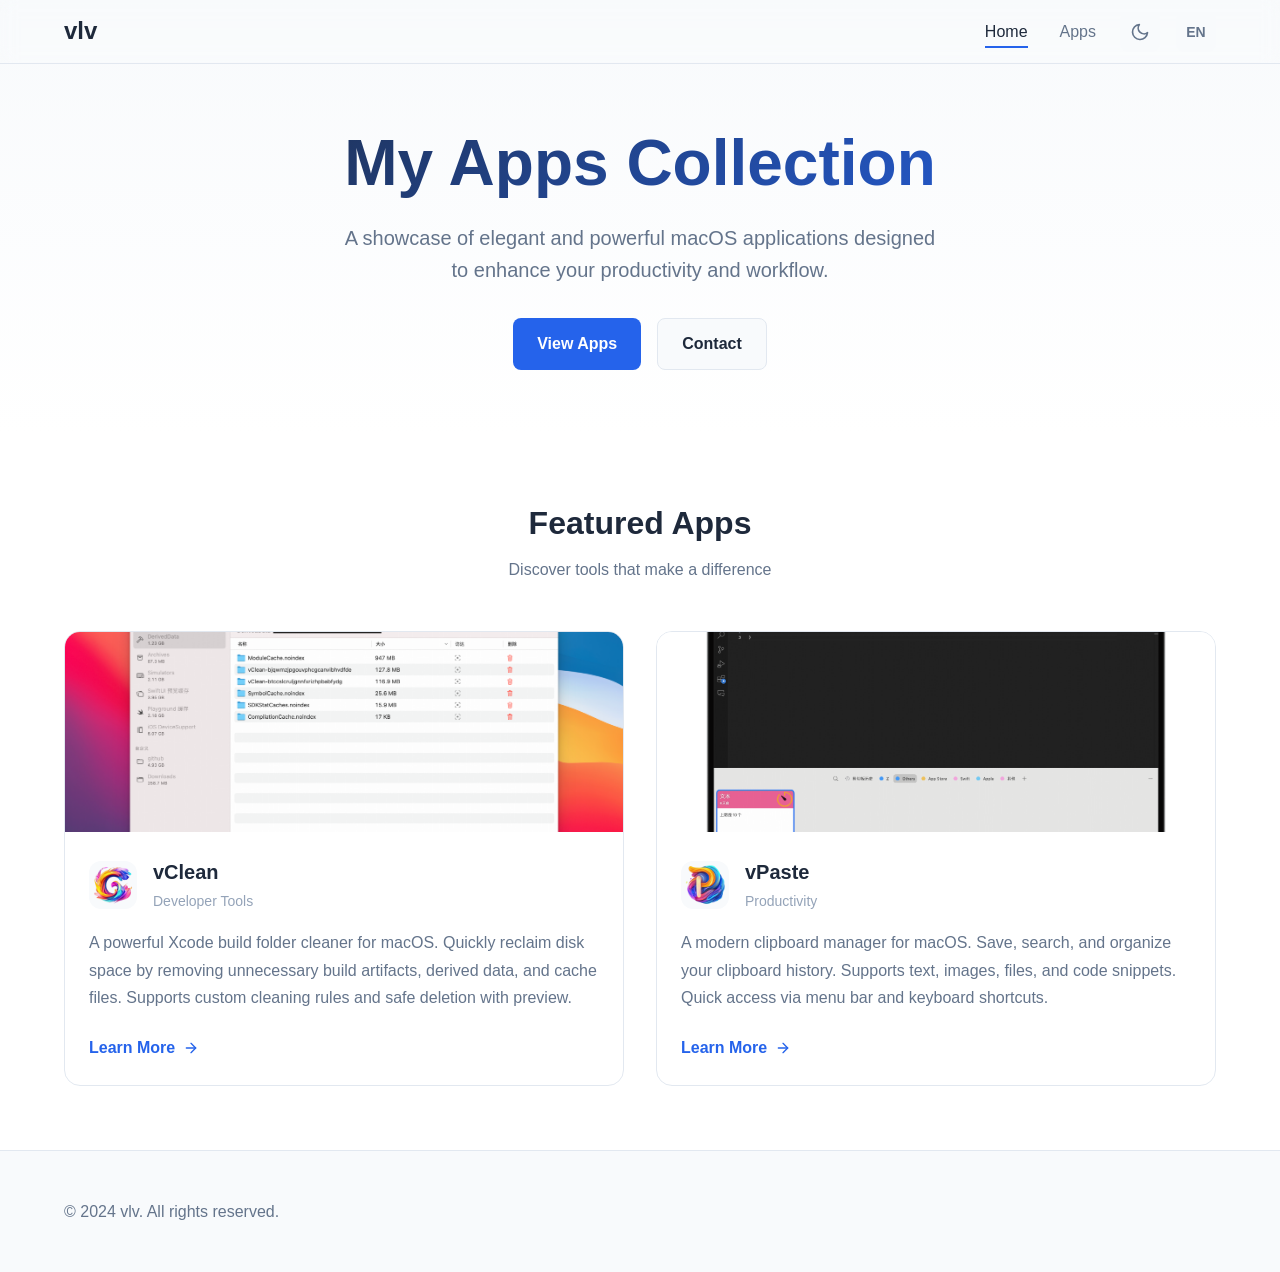
==== index.html @ 15f45818 "vlv" ====
<!DOCTYPE html>
<html lang="en">
<head>
  <meta charset="UTF-8">
  <meta name="viewport" content="width=device-width, initial-scale=1.0">
  <title>My Apps | Personal Application Portfolio</title>
  <meta name="description" content="A showcase of elegant and powerful macOS applications designed to enhance your productivity and workflow.">
  <meta name="keywords" content="macOS apps, productivity tools, developer tools, clipboard manager">
  <meta name="author" content="vlv">
  
  <!-- Open Graph -->
  <meta property="og:title" content="My Apps | Personal Application Portfolio">
  <meta property="og:description" content="Discover elegant and powerful macOS applications designed to enhance your productivity.">
  <meta property="og:type" content="website">
  <meta property="og:url" content="https://example.com">
  
  <!-- Twitter Card -->
  <meta name="twitter:card" content="summary_large_image">
  <meta name="twitter:title" content="My Apps | Personal Application Portfolio">
  <meta name="twitter:description" content="Discover elegant and powerful macOS applications designed to enhance your productivity.">
  
  <!-- Favicon -->
  <link rel="icon" type="image/png" href="/assets/images/favicon.png">
  
  <!-- Styles -->
  <link rel="stylesheet" href="/assets/css/styles.css">
</head>
<body>
  <!-- Header -->
  <header class="header">
    <div class="container header-content">
      <a href="/" class="logo">
        <span>vlv</span>
      </a>
      
      <nav class="nav">
        <ul class="nav-links">
          <li><a href="/" class="nav-link active" data-i18n="nav_home">Home</a></li>
          <li><a href="#apps" class="nav-link" data-i18n="nav_apps">Apps</a></li>
        </ul>
        
        <div class="header-actions">
          <button class="theme-toggle" aria-label="Toggle theme">
            <svg xmlns="http://www.w3.org/2000/svg" viewBox="0 0 24 24" fill="none" stroke="currentColor" stroke-width="2" stroke-linecap="round" stroke-linejoin="round">
              <path d="M21 12.79A9 9 0 1 1 11.21 3 7 7 0 0 0 21 12.79z"></path>
            </svg>
          </button>
          <button class="lang-toggle" aria-label="Toggle language">EN</button>
          <button class="mobile-menu-btn" aria-label="Toggle menu">
            <svg xmlns="http://www.w3.org/2000/svg" viewBox="0 0 24 24" fill="none" stroke="currentColor" stroke-width="2" stroke-linecap="round" stroke-linejoin="round">
              <line x1="3" y1="12" x2="21" y2="12"></line>
              <line x1="3" y1="6" x2="21" y2="6"></line>
              <line x1="3" y1="18" x2="21" y2="18"></line>
            </svg>
          </button>
        </div>
      </nav>
    </div>
  </header>

  <!-- Hero Section -->
  <section class="hero">
    <div class="container">
      <h1 class="hero-title" data-i18n="hero_title">My Apps Collection</h1>
      <p class="hero-subtitle" data-i18n="hero_subtitle">A showcase of elegant and powerful macOS applications designed to enhance your productivity and workflow.</p>
      <div class="hero-actions">
        <a href="#apps" class="btn btn-primary" data-i18n="hero_cta_apps">View Apps</a>
        <a href="mailto:contact@example.com" class="btn btn-secondary" data-i18n="hero_cta_contact">Contact</a>
      </div>
    </div>
  </section>

  <!-- Apps Section -->
  <section class="apps-section" id="apps">
    <div class="container">
      <div class="section-header">
        <h2 class="section-title" data-i18n="apps_title">Featured Apps</h2>
        <p class="section-subtitle" data-i18n="apps_subtitle">Discover tools that make a difference</p>
      </div>
      
      <div class="apps-grid">
        <!-- vClean App Card -->
        <article class="app-card">
          <img src="/assets/images/vclean/vclean_sample.png" alt="vClean Screenshot" class="app-card-image" loading="lazy">
          <div class="app-card-content">
            <div class="app-card-header">
              <img src="/assets/images/vclean/icon.png" alt="vClean Icon" class="app-card-icon">
              <div>
                <h3 class="app-card-title" data-i18n="vclean_name">vClean</h3>
                <span class="app-card-category" data-i18n="vclean_category">Developer Tools</span>
              </div>
            </div>
            <p class="app-card-description" data-i18n="vclean_description">A powerful Xcode build folder cleaner for macOS. Quickly reclaim disk space by removing unnecessary build artifacts, derived data, and cache files.</p>
            <div class="app-card-footer">
              <a href="/vclean/" class="app-card-link">
                <span data-i18n="app_learn_more">Learn More</span>
                <svg xmlns="http://www.w3.org/2000/svg" viewBox="0 0 24 24" fill="none" stroke="currentColor" stroke-width="2" stroke-linecap="round" stroke-linejoin="round">
                  <line x1="5" y1="12" x2="19" y2="12"></line>
                  <polyline points="12 5 19 12 12 19"></polyline>
                </svg>
              </a>
            </div>
          </div>
        </article>

        <!-- vPaste App Card -->
        <article class="app-card">
          <img src="/assets/images/vpaste/vpaste_sample.png" alt="vPaste Screenshot" class="app-card-image" loading="lazy">
          <div class="app-card-content">
            <div class="app-card-header">
              <img src="/assets/images/vpaste/icon.png" alt="vPaste Icon" class="app-card-icon">
              <div>
                <h3 class="app-card-title" data-i18n="vpaste_name">vPaste</h3>
                <span class="app-card-category" data-i18n="vpaste_category">Productivity</span>
              </div>
            </div>
            <p class="app-card-description" data-i18n="vpaste_description">A modern clipboard manager for macOS. Save, search, and organize your clipboard history. Supports text, images, files, and code snippets.</p>
            <div class="app-card-footer">
              <a href="/vpaste/" class="app-card-link">
                <span data-i18n="app_learn_more">Learn More</span>
                <svg xmlns="http://www.w3.org/2000/svg" viewBox="0 0 24 24" fill="none" stroke="currentColor" stroke-width="2" stroke-linecap="round" stroke-linejoin="round">
                  <line x1="5" y1="12" x2="19" y2="12"></line>
                  <polyline points="12 5 19 12 12 19"></polyline>
                </svg>
              </a>
            </div>
          </div>
        </article>
      </div>
    </div>
  </section>

  <!-- Footer -->
  <footer class="footer">
    <div class="container footer-content">
      <p class="footer-text">&copy; 2024 vlv. <span data-i18n="footer_rights">All rights reserved.</span></p>
    </div>
  </footer>

  <!-- Scripts -->
  <script src="/assets/js/i18n.js"></script>
  <script src="/assets/js/main.js"></script>
</body>
</html>
---- assets/css/styles.css ----
/* ===== CSS Variables ===== */
:root {
  --primary-color: #2563eb;
  --primary-dark: #1d4ed8;
  --secondary-color: #64748b;
  --accent-color: #3b82f6;
  --background: #ffffff;
  --background-alt: #f8fafc;
  --surface: #ffffff;
  --text-primary: #1e293b;
  --text-secondary: #64748b;
  --text-muted: #94a3b8;
  --border-color: #e2e8f0;
  --shadow-sm: 0 1px 2px rgba(0, 0, 0, 0.05);
  --shadow-md: 0 4px 6px -1px rgba(0, 0, 0, 0.1);
  --shadow-lg: 0 10px 15px -3px rgba(0, 0, 0, 0.1);
  --radius-sm: 0.375rem;
  --radius-md: 0.5rem;
  --radius-lg: 0.75rem;
  --radius-xl: 1rem;
  --transition-fast: 150ms ease;
  --transition-normal: 250ms ease;
  --font-sans: -apple-system, BlinkMacSystemFont, 'Segoe UI', Roboto, 'Helvetica Neue', Arial, sans-serif;
  --font-mono: 'SF Mono', Monaco, 'Cascadia Code', 'Roboto Mono', Consolas, monospace;
  --max-width: 1200px;
  --header-height: 4rem;
}

/* ===== Dark Mode ===== */
[data-theme="dark"] {
  --background: #0f172a;
  --background-alt: #1e293b;
  --surface: #1e293b;
  --text-primary: #f1f5f9;
  --text-secondary: #94a3b8;
  --text-muted: #64748b;
  --border-color: #334155;
  --shadow-sm: 0 1px 2px rgba(0, 0, 0, 0.3);
  --shadow-md: 0 4px 6px -1px rgba(0, 0, 0, 0.4);
  --shadow-lg: 0 10px 15px -3px rgba(0, 0, 0, 0.4);
}

/* ===== Reset & Base ===== */
*, *::before, *::after {
  box-sizing: border-box;
  margin: 0;
  padding: 0;
}

html {
  font-size: 16px;
  scroll-behavior: smooth;
  -webkit-font-smoothing: antialiased;
  -moz-osx-font-smoothing: grayscale;
}

body {
  font-family: var(--font-sans);
  background-color: var(--background);
  color: var(--text-primary);
  line-height: 1.6;
  min-height: 100vh;
  transition: background-color var(--transition-normal), color var(--transition-normal);
}

a {
  color: var(--primary-color);
  text-decoration: none;
  transition: color var(--transition-fast);
}

a:hover {
  color: var(--primary-dark);
}

img {
  max-width: 100%;
  height: auto;
  display: block;
}

ul, ol {
  list-style: none;
}

button {
  font-family: inherit;
  cursor: pointer;
  border: none;
  background: none;
}

/* ===== Layout ===== */
.container {
  width: 100%;
  max-width: var(--max-width);
  margin: 0 auto;
  padding: 0 1.5rem;
}

/* ===== Header ===== */
.header {
  position: fixed;
  top: 0;
  left: 0;
  right: 0;
  height: var(--header-height);
  background: var(--surface);
  border-bottom: 1px solid var(--border-color);
  z-index: 1000;
  backdrop-filter: blur(8px);
  background: rgba(var(--surface), 0.8);
}

[data-theme="dark"] .header {
  background: rgba(30, 41, 59, 0.8);
}

.header-content {
  display: flex;
  align-items: center;
  justify-content: space-between;
  height: 100%;
}

.logo {
  font-size: 1.5rem;
  font-weight: 700;
  color: var(--text-primary);
  display: flex;
  align-items: center;
  gap: 0.5rem;
}

.logo:hover {
  color: var(--primary-color);
}

.logo-icon {
  width: 2rem;
  height: 2rem;
  background: linear-gradient(135deg, var(--primary-color), var(--accent-color));
  border-radius: var(--radius-md);
  display: flex;
  align-items: center;
  justify-content: center;
  color: white;
  font-weight: 700;
}

.nav {
  display: flex;
  align-items: center;
  gap: 1.5rem;
}

.nav-links {
  display: flex;
  gap: 2rem;
}

.nav-link {
  color: var(--text-secondary);
  font-weight: 500;
  padding: 0.5rem 0;
  position: relative;
}

.nav-link:hover,
.nav-link.active {
  color: var(--text-primary);
}

.nav-link::after {
  content: '';
  position: absolute;
  bottom: 0;
  left: 0;
  width: 0;
  height: 2px;
  background: var(--primary-color);
  transition: width var(--transition-fast);
}

.nav-link:hover::after,
.nav-link.active::after {
  width: 100%;
}

/* ===== Language & Theme Switcher ===== */
.header-actions {
  display: flex;
  align-items: center;
  gap: 1rem;
}

.theme-toggle,
.lang-toggle {
  display: flex;
  align-items: center;
  justify-content: center;
  width: 2.5rem;
  height: 2.5rem;
  border-radius: var(--radius-md);
  color: var(--text-secondary);
  transition: all var(--transition-fast);
  background: var(--background-alt);
}

.theme-toggle:hover,
.lang-toggle:hover {
  color: var(--text-primary);
  background: var(--border-color);
}

.theme-toggle svg,
.lang-toggle svg {
  width: 1.25rem;
  height: 1.25rem;
}

.lang-toggle {
  font-weight: 600;
  font-size: 0.875rem;
}

/* ===== Mobile Menu ===== */
.mobile-menu-btn {
  display: none;
  width: 2.5rem;
  height: 2.5rem;
  align-items: center;
  justify-content: center;
  color: var(--text-primary);
}

.mobile-menu-btn svg {
  width: 1.5rem;
  height: 1.5rem;
}

@media (max-width: 768px) {
  .nav-links {
    display: none;
  }

  .mobile-menu-btn {
    display: flex;
  }

  .nav-links.active {
    display: flex;
    flex-direction: column;
    position: absolute;
    top: var(--header-height);
    left: 0;
    right: 0;
    background: var(--surface);
    padding: 1rem;
    border-bottom: 1px solid var(--border-color);
    gap: 1rem;
  }
}

/* ===== Hero Section ===== */
.hero {
  padding: calc(var(--header-height) + 4rem) 0 4rem;
  text-align: center;
  background: linear-gradient(to bottom, var(--background-alt), var(--background));
}

.hero-title {
  font-size: clamp(2.5rem, 5vw, 4rem);
  font-weight: 800;
  line-height: 1.1;
  margin-bottom: 1.5rem;
  background: linear-gradient(135deg, var(--text-primary), var(--primary-color));
  -webkit-background-clip: text;
  -webkit-text-fill-color: transparent;
  background-clip: text;
}

.hero-subtitle {
  font-size: 1.25rem;
  color: var(--text-secondary);
  max-width: 600px;
  margin: 0 auto 2rem;
}

.hero-actions {
  display: flex;
  gap: 1rem;
  justify-content: center;
  flex-wrap: wrap;
}

/* ===== Buttons ===== */
.btn {
  display: inline-flex;
  align-items: center;
  justify-content: center;
  gap: 0.5rem;
  padding: 0.75rem 1.5rem;
  font-size: 1rem;
  font-weight: 600;
  border-radius: var(--radius-md);
  transition: all var(--transition-fast);
  cursor: pointer;
}

.btn-primary {
  background: var(--primary-color);
  color: white;
}

.btn-primary:hover {
  background: var(--primary-dark);
  color: white;
  transform: translateY(-2px);
  box-shadow: var(--shadow-md);
}

.btn-secondary {
  background: var(--background-alt);
  color: var(--text-primary);
  border: 1px solid var(--border-color);
}

.btn-secondary:hover {
  background: var(--border-color);
  color: var(--text-primary);
}

.btn svg {
  width: 1.25rem;
  height: 1.25rem;
}

/* ===== Apps Grid ===== */
.apps-section {
  padding: 4rem 0;
}

.section-header {
  text-align: center;
  margin-bottom: 3rem;
}

.section-title {
  font-size: 2rem;
  font-weight: 700;
  margin-bottom: 0.5rem;
}

.section-subtitle {
  color: var(--text-secondary);
}

.apps-grid {
  display: grid;
  grid-template-columns: repeat(auto-fit, minmax(320px, 1fr));
  gap: 2rem;
}

/* ===== App Card ===== */
.app-card {
  background: var(--surface);
  border: 1px solid var(--border-color);
  border-radius: var(--radius-xl);
  overflow: hidden;
  transition: all var(--transition-normal);
}

.app-card:hover {
  transform: translateY(-4px);
  box-shadow: var(--shadow-lg);
  border-color: var(--primary-color);
}

.app-card-image {
  width: 100%;
  height: 200px;
  object-fit: cover;
  background: var(--background-alt);
}

.app-card-content {
  padding: 1.5rem;
}

.app-card-header {
  display: flex;
  align-items: center;
  gap: 1rem;
  margin-bottom: 1rem;
}

.app-card-icon {
  width: 3rem;
  height: 3rem;
  border-radius: var(--radius-lg);
  object-fit: cover;
  background: var(--background-alt);
}

.app-card-title {
  font-size: 1.25rem;
  font-weight: 700;
}

.app-card-category {
  font-size: 0.875rem;
  color: var(--text-muted);
}

.app-card-description {
  color: var(--text-secondary);
  margin-bottom: 1.5rem;
  line-height: 1.7;
}

.app-card-footer {
  display: flex;
  justify-content: space-between;
  align-items: center;
}

.app-card-link {
  display: inline-flex;
  align-items: center;
  gap: 0.5rem;
  font-weight: 600;
  color: var(--primary-color);
}

.app-card-link svg {
  width: 1rem;
  height: 1rem;
  transition: transform var(--transition-fast);
}

.app-card-link:hover svg {
  transform: translateX(4px);
}

/* ===== Footer ===== */
.footer {
  padding: 3rem 0;
  border-top: 1px solid var(--border-color);
  background: var(--background-alt);
}

.footer-content {
  display: flex;
  justify-content: space-between;
  align-items: center;
  flex-wrap: wrap;
  gap: 1rem;
}

.footer-text {
  color: var(--text-secondary);
}

.footer-links {
  display: flex;
  gap: 1.5rem;
}

.footer-link {
  color: var(--text-secondary);
  font-size: 0.875rem;
}

.footer-link:hover {
  color: var(--text-primary);
}

/* ===== Legal Pages ===== */
.legal-page {
  padding-top: calc(var(--header-height) + 2rem);
  padding-bottom: 4rem;
}

.legal-header {
  text-align: center;
  margin-bottom: 3rem;
  padding-bottom: 2rem;
  border-bottom: 1px solid var(--border-color);
}

.legal-title {
  font-size: 2.5rem;
  font-weight: 800;
  margin-bottom: 0.5rem;
}

.legal-subtitle {
  color: var(--text-secondary);
}

.legal-content {
  max-width: 800px;
  margin: 0 auto;
}

.legal-content h2 {
  font-size: 1.5rem;
  margin-top: 2.5rem;
  margin-bottom: 1rem;
  color: var(--text-primary);
}

.legal-content h3 {
  font-size: 1.25rem;
  margin-top: 2rem;
  margin-bottom: 0.75rem;
  color: var(--text-primary);
}

.legal-content p {
  margin-bottom: 1rem;
  color: var(--text-secondary);
  line-height: 1.8;
}

.legal-content ul {
  margin-bottom: 1rem;
  padding-left: 1.5rem;
}

.legal-content li {
  margin-bottom: 0.5rem;
  color: var(--text-secondary);
  line-height: 1.7;
  list-style: disc;
}

.legal-content strong {
  color: var(--text-primary);
}

.legal-updated {
  font-size: 0.875rem;
  color: var(--text-muted);
  margin-top: 2rem;
  padding-top: 2rem;
  border-top: 1px solid var(--border-color);
}

/* ===== App Detail Page ===== */
.app-detail {
  padding-top: var(--header-height);
}

.app-hero {
  padding: 4rem 0;
  background: linear-gradient(to bottom, var(--background-alt), var(--background));
}

.app-hero-content {
  display: grid;
  grid-template-columns: 1fr 1.5fr;
  gap: 4rem;
  align-items: center;
}

@media (max-width: 768px) {
  .app-hero-content {
    grid-template-columns: 1fr;
    text-align: center;
  }
}

.app-hero-info {
  display: flex;
  flex-direction: column;
  gap: 1rem;
}

.app-detail-icon {
  width: 6rem;
  height: 6rem;
  border-radius: var(--radius-xl);
  object-fit: cover;
  box-shadow: var(--shadow-lg);
}

.app-detail-title {
  font-size: 2.5rem;
  font-weight: 800;
}

.app-detail-category {
  display: inline-block;
  padding: 0.25rem 0.75rem;
  background: var(--primary-color);
  color: white;
  font-size: 0.875rem;
  font-weight: 600;
  border-radius: var(--radius-sm);
  width: fit-content;
}

@media (max-width: 768px) {
  .app-detail-category {
    margin: 0 auto;
  }
}

.app-detail-description {
  font-size: 1.125rem;
  color: var(--text-secondary);
  line-height: 1.7;
}

.app-hero-screenshot {
  border-radius: var(--radius-xl);
  overflow: hidden;
  box-shadow: var(--shadow-lg);
  background: var(--background-alt);
}

.app-hero-screenshot img {
  width: 100%;
  height: auto;
}

.app-features {
  padding: 4rem 0;
}

.features-grid {
  display: grid;
  grid-template-columns: repeat(auto-fit, minmax(280px, 1fr));
  gap: 1.5rem;
  margin-top: 2rem;
}

.feature-card {
  background: var(--surface);
  border: 1px solid var(--border-color);
  border-radius: var(--radius-lg);
  padding: 1.5rem;
  transition: all var(--transition-fast);
}

.feature-card:hover {
  border-color: var(--primary-color);
  box-shadow: var(--shadow-md);
}

.feature-icon {
  width: 3rem;
  height: 3rem;
  border-radius: var(--radius-md);
  background: linear-gradient(135deg, var(--primary-color), var(--accent-color));
  display: flex;
  align-items: center;
  justify-content: center;
  margin-bottom: 1rem;
}

.feature-icon svg {
  width: 1.5rem;
  height: 1.5rem;
  color: white;
}

.feature-title {
  font-size: 1.125rem;
  font-weight: 600;
  margin-bottom: 0.5rem;
}

.feature-description {
  color: var(--text-secondary);
  font-size: 0.9375rem;
}

.app-actions {
  padding: 4rem 0;
  background: var(--background-alt);
  text-align: center;
}

.app-actions-title {
  font-size: 1.5rem;
  font-weight: 700;
  margin-bottom: 1.5rem;
}

.download-buttons {
  display: flex;
  gap: 1rem;
  justify-content: center;
  flex-wrap: wrap;
}

.legal-links {
  display: flex;
  gap: 2rem;
  justify-content: center;
  margin-top: 2rem;
}

.legal-links a {
  color: var(--text-secondary);
  font-size: 0.875rem;
}

.legal-links a:hover {
  color: var(--primary-color);
}

/* ===== Utilities ===== */
.text-center {
  text-align: center;
}

.mt-4 {
  margin-top: 2rem;
}

/* ===== Animations ===== */
@keyframes fadeIn {
  from {
    opacity: 0;
    transform: translateY(20px);
  }
  to {
    opacity: 1;
    transform: translateY(0);
  }
}

.animate-in {
  animation: fadeIn 0.6s ease forwards;
}

.animate-delay-1 {
  animation-delay: 0.1s;
}

.animate-delay-2 {
  animation-delay: 0.2s;
}

.animate-delay-3 {
  animation-delay: 0.3s;
}

/* ===== Responsive ===== */
@media (max-width: 640px) {
  .container {
    padding: 0 1rem;
  }

  .hero {
    padding: calc(var(--header-height) + 2rem) 0 2rem;
  }

  .apps-section,
  .app-features,
  .app-actions {
    padding: 2rem 0;
  }

  .section-title {
    font-size: 1.5rem;
  }

  .legal-title {
    font-size: 1.75rem;
  }

  .footer-content {
    flex-direction: column;
    text-align: center;
  }
}
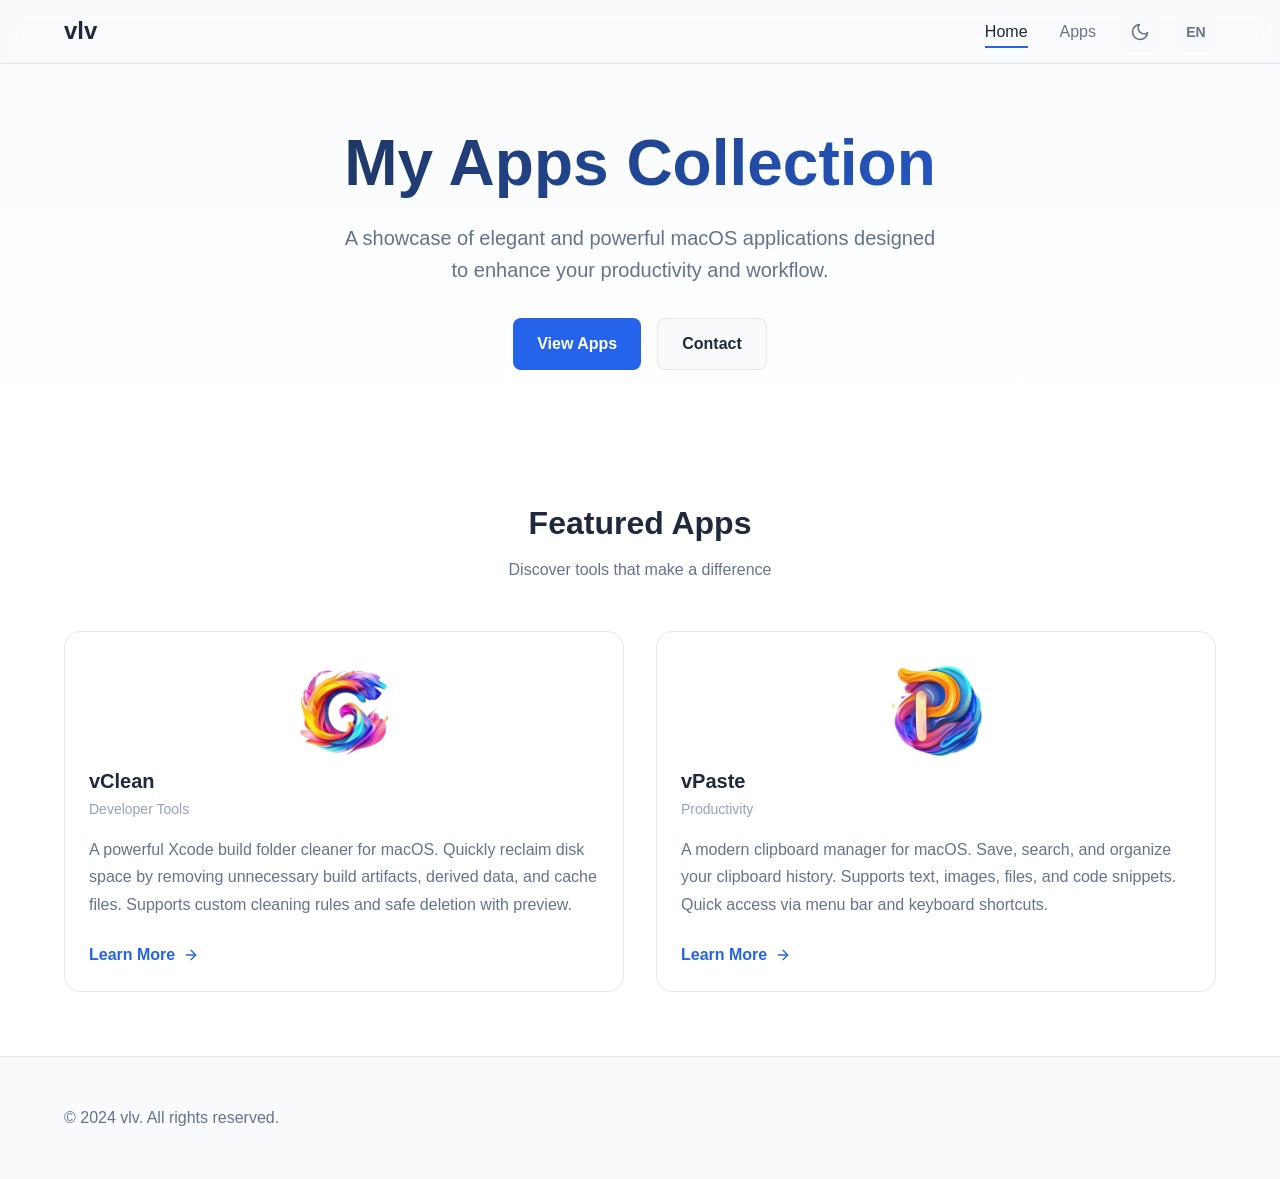
==== commit 9ba86ffd: "优化UI" ====
--- a/index.html
+++ b/index.html
@@ -81,10 +81,11 @@
       <div class="apps-grid">
         <!-- vClean App Card -->
         <article class="app-card">
-          <img src="/assets/images/vclean/vclean_sample.png" alt="vClean Screenshot" class="app-card-image" loading="lazy">
+          <div class="app-card-icon-wrapper">
+            <img src="/assets/images/vclean/icon.png" alt="vClean Icon" class="app-card-icon-large">
+          </div>
           <div class="app-card-content">
             <div class="app-card-header">
-              <img src="/assets/images/vclean/icon.png" alt="vClean Icon" class="app-card-icon">
               <div>
                 <h3 class="app-card-title" data-i18n="vclean_name">vClean</h3>
                 <span class="app-card-category" data-i18n="vclean_category">Developer Tools</span>
@@ -105,10 +106,11 @@
 
         <!-- vPaste App Card -->
         <article class="app-card">
-          <img src="/assets/images/vpaste/vpaste_sample.png" alt="vPaste Screenshot" class="app-card-image" loading="lazy">
+          <div class="app-card-icon-wrapper">
+            <img src="/assets/images/vpaste/icon.png" alt="vPaste Icon" class="app-card-icon-large">
+          </div>
           <div class="app-card-content">
             <div class="app-card-header">
-              <img src="/assets/images/vpaste/icon.png" alt="vPaste Icon" class="app-card-icon">
               <div>
                 <h3 class="app-card-title" data-i18n="vpaste_name">vPaste</h3>
                 <span class="app-card-category" data-i18n="vpaste_category">Productivity</span>
--- a/assets/css/styles.css
+++ b/assets/css/styles.css
@@ -369,6 +369,9 @@
   border-radius: var(--radius-xl);
   overflow: hidden;
   transition: all var(--transition-normal);
+  display: flex;
+  flex-direction: column;
+  height: 100%;
 }
 
 .app-card:hover {
@@ -377,35 +380,110 @@
   border-color: var(--primary-color);
 }
 
-.app-card-image {
-  width: 100%;
-  height: 200px;
-  object-fit: cover;
+.app-card-icon-wrapper {
+  padding: 1.5rem 1.5rem 0;
+  text-align: center;
+  min-height: 60px;
+  display: flex;
+  align-items: center;
+  justify-content: center;
+  background: none;
+}
+
+.app-card-icon-large {
+  width: 7rem;
+  height: 7rem;
+  border-radius: var(--radius-xl);
+  object-fit: contain;
+  transition: all var(--transition-fast);
+  /* Ensure consistent appearance regardless of original image size */
+  max-width: 100%;
+  max-height: 100%;
+  /* Force same visual size by using fixed dimensions */
+  width: 7rem !important;
+  height: 7rem !important;
+  /* Remove any background or shadow */
+  background: transparent !important;
+  box-shadow: none !important;
+}
+
+.app-card:hover .app-card-icon-large {
+  transform: translateY(-4px);
+}
+
+.app-card-icon-large {
+  width: 7rem;
+  height: 7rem;
+  border-radius: var(--radius-xl);
+  object-fit: contain;
+  transition: all var(--transition-fast);
+  /* Ensure consistent appearance regardless of original image size */
+  max-width: 100%;
+  max-height: 100%;
+  /* Force same visual size by using fixed dimensions */
+  width: 7rem !important;
+  height: 7rem !important;
+}
+
+.app-card:hover .app-card-icon-large {
+  transform: translateY(-4px);
+}
+
+.app-card-icon-large {
+  width: 3.5rem;
+  height: 3.5rem;
+  border-radius: var(--radius-lg);
+  object-fit: contain;
   background: var(--background-alt);
+  box-shadow: var(--shadow-sm);
+  transition: all var(--transition-fast);
+  /* Ensure consistent appearance regardless of original image size */
+  max-width: 100%;
+  max-height: 100%;
+}
+
+.app-card:hover .app-card-icon-large {
+  transform: translateY(-2px);
+  box-shadow: var(--shadow-md);
 }
 
 .app-card-content {
-  padding: 1.5rem;
+  padding: 0 1.5rem 1.5rem;
+  flex: 1;
+  display: flex;
+  flex-direction: column;
 }
 
 .app-card-header {
-  display: flex;
-  align-items: center;
-  gap: 1rem;
   margin-bottom: 1rem;
-}
-
-.app-card-icon {
-  width: 3rem;
-  height: 3rem;
-  border-radius: var(--radius-lg);
-  object-fit: cover;
-  background: var(--background-alt);
+  flex-shrink: 0;
 }
 
 .app-card-title {
   font-size: 1.25rem;
   font-weight: 700;
+  line-height: 1.3;
+}
+
+.app-card-category {
+  font-size: 0.875rem;
+  color: var(--text-muted);
+  display: block;
+  margin-top: 0.25rem;
+}
+
+.app-card-description {
+  color: var(--text-secondary);
+  margin-bottom: 1.5rem;
+  line-height: 1.7;
+  flex: 1;
+}
+
+.app-card-footer {
+  display: flex;
+  justify-content: space-between;
+  align-items: center;
+  flex-shrink: 0;
 }
 
 .app-card-category {
